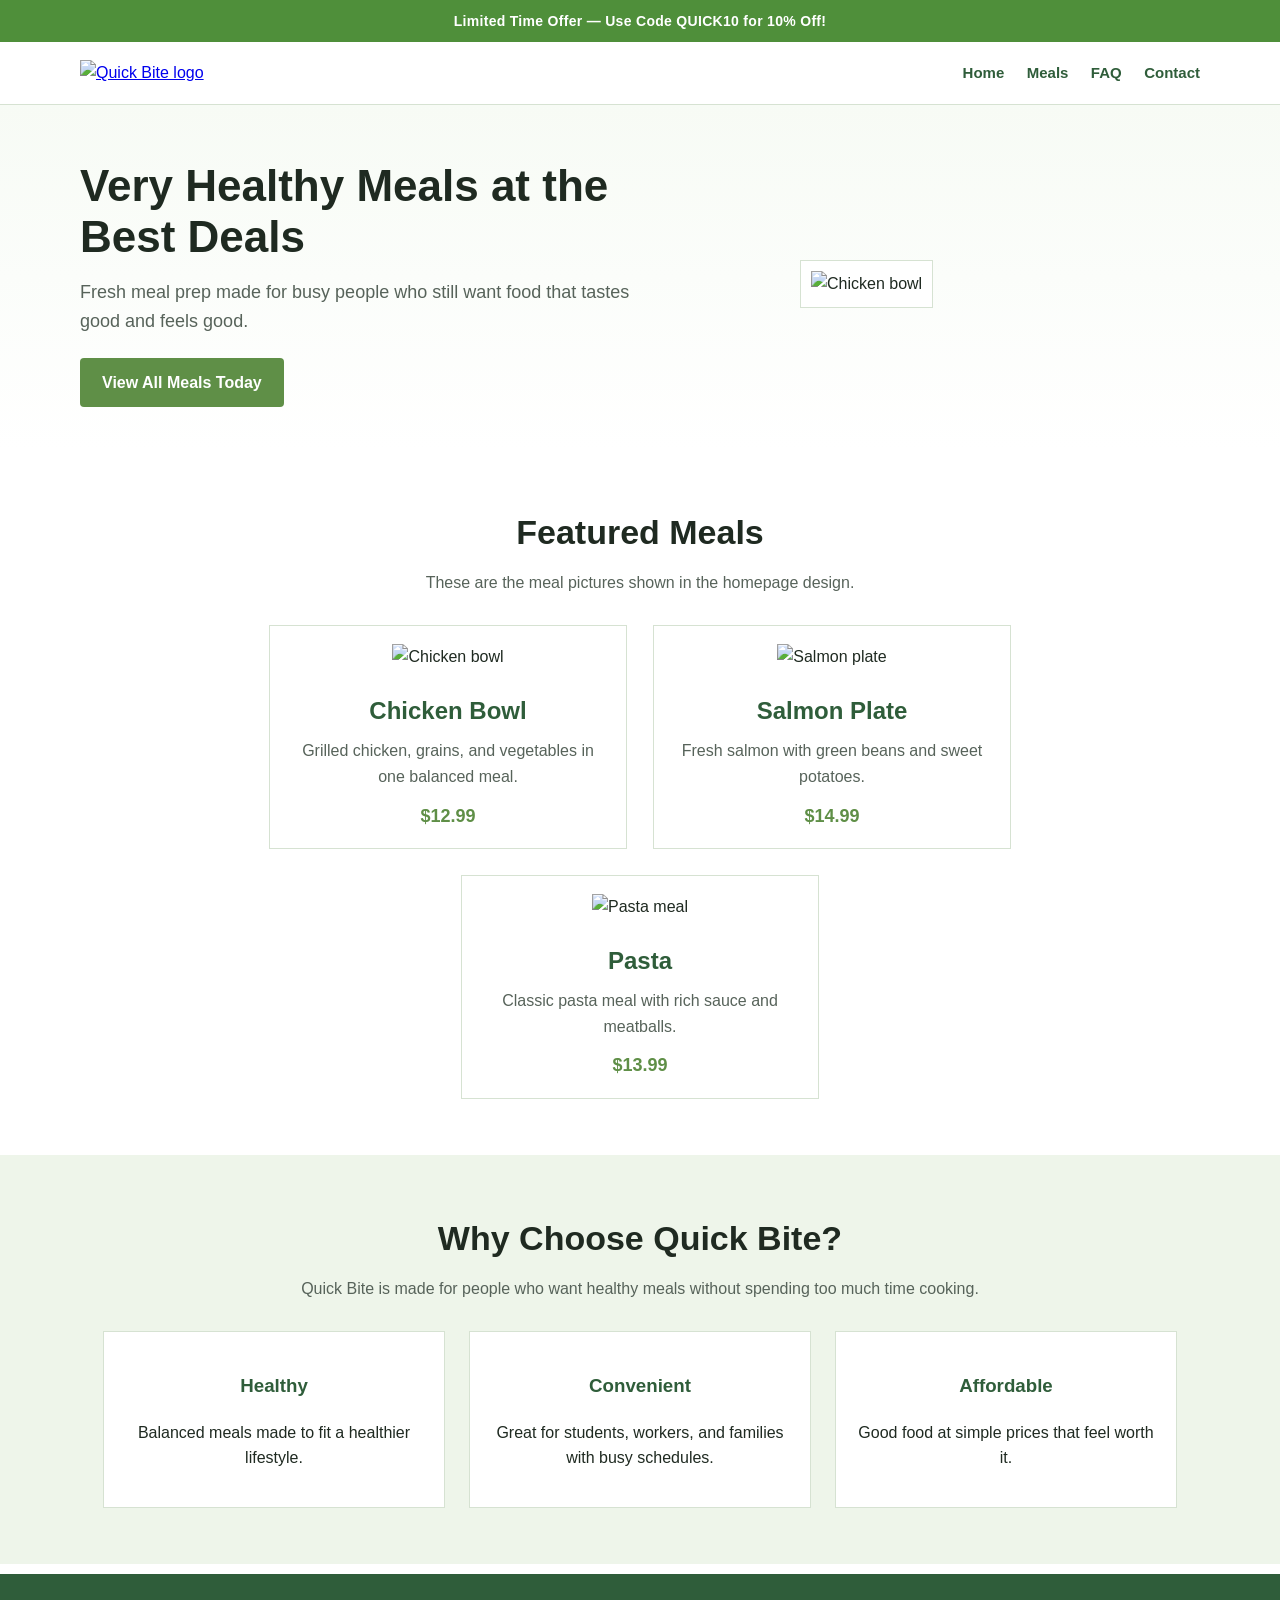
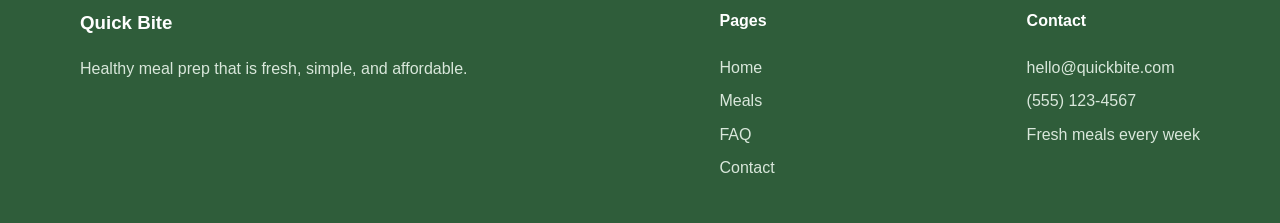
==== index.html @ 9b3d65dd "Add files via upload" ====
<!DOCTYPE html>
<html lang="en">
<head>
  <meta charset="UTF-8">
  <meta name="viewport" content="width=device-width, initial-scale=1.0">
  <title>Quick Bite</title>
  <link rel="stylesheet" href="styles.css">
</head>
<body>
<!--



  - maybe adjust spacing later

-->

<!--

  I tried to follow the wireframe that i created in class.
  Some spacing and colors were adjusted so the page looks cleaner.


-->

  <!-- Promo banner for sale code shown on every page -->
<div class="promo-banner">Limited Time Offer — Use Code <strong>QUICK10</strong> for 10% Off!</div>
  <!-- Header section I built for the logo + nav menu -->
<!-- Header  contains logo and navigation menu -->
<header class="site-header">
    <div class="container nav-bar">
      <a href="index.html" class="logo-link">
        <img src="images/logo.png" alt="Quick Bite logo" class="logo">
      </a>
      <!-- Navigation links so users can move between pages -->
<nav class="site-nav">
        <a href="index.html">Home</a>
        <a href="meals.html">Meals</a>
        <a href="faq.html">FAQ</a>
        <a href="contact.html">Contact</a>
      </nav>
    </div>
  </header>

  <main>
    <!-- Hero section where I put the main headline -->
<!-- Hero section: main marketing message on homepage -->
<section class="hero">
      <div class="container hero-box">
        <div class="hero-text">
          <h1>Very Healthy Meals at the Best Deals</h1>
          <p>Fresh meal prep made for busy people who still want food that tastes good and feels good.</p>
          <a href="meals.html" class="button">View All Meals Today</a>
        </div>
        <div class="hero-image">
          <img src="images/chicken-bowl.png" alt="Chicken bowl">
        </div>
      </div>
    </section>

    <!-- Section where I display the meal images -->
<!-- Featured meals section showing the main food images -->
<section class="featured-section">
      <div class="container">
        <div class="section-heading">
          <h2>Featured Meals</h2>
          <p>These are the meal pictures shown in the homepage design.</p>
        </div>

        <div class="meal-row">
          <!-- Individual meal card -->
<div class="meal-box">
            <img src="images/chicken-bowl.png" alt="Chicken bowl">
            <h3>Chicken Bowl</h3>
            <p>Grilled chicken, grains, and vegetables in one balanced meal.</p>
            <span class="price">$12.99</span>
          </div>

          <!-- Individual meal card -->
<div class="meal-box">
            <img src="images/salmon-plate.png" alt="Salmon plate">
            <h3>Salmon Plate</h3>
            <p>Fresh salmon with green beans and sweet potatoes.</p>
            <span class="price">$14.99</span>
          </div>

          <!-- Individual meal card -->
<div class="meal-box">
            <img src="images/pasta.png" alt="Pasta meal">
            <h3>Pasta</h3>
            <p>Classic pasta meal with rich sauce and meatballs.</p>
            <span class="price">$13.99</span>
          </div>
        </div>
      </div>
    </section>

    <!-- Section where I added facts about the buisness -->
<!-- Section explaining benefits of the service -->
<section class="why-section">
      <div class="container">
        <div class="section-heading">
          <h2>Why Choose Quick Bite?</h2>
          <p>Quick Bite is made for people who want healthy meals without spending too much time cooking.</p>
        </div>

        <div class="info-grid">
          <div class="info-box">
            <h3>Healthy</h3>
            <p>Balanced meals made to fit a healthier lifestyle.</p>
          </div>
          <div class="info-box">
            <h3>Convenient</h3>
            <p>Great for students, workers, and families with busy schedules.</p>
          </div>
          <div class="info-box">
            <h3>Affordable</h3>
            <p>Good food at simple prices that feel worth it.</p>
          </div>
        </div>
      </div>
    </section>
  </main>

  <!-- Footer I added with links + contact info -->
<!-- Footer area with extra links and contact info -->
<footer class="site-footer">
    <div class="container footer-grid">
      <div>
        <h3>Quick Bite</h3>
        <p>Healthy meal prep that is fresh, simple, and affordable.</p>
      </div>
      <div>
        <h4>Pages</h4>
        <ul>
          <li><a href="index.html">Home</a></li>
          <li><a href="meals.html">Meals</a></li>
          <li><a href="faq.html">FAQ</a></li>
          <li><a href="contact.html">Contact</a></li>
        </ul>
      </div>
      <div>
        <h4>Contact</h4>
        <ul>
          <li>hello@quickbite.com</li>
          <li>(555) 123-4567</li>
          <li>Fresh meals every week</li>
        </ul>
      </div>
    </div>
  </footer>
</body>
</html>
---- styles.css ----
/* I used CSS variables for colors so I can change the theme easier later */
/* 


  I wrote these styles to control layout, spacing, and colors.
  I used a green theme because it fits healthy food.

  NOTE:
  I adjusted some spacing while testing the layout
  so things line up better on the page.
*/
/* 

  These styles control the layout, spacing, and color theme.

  Color theme:
  green cus healthy food vibe
  white cus clean background

  NOTE:
  Some values were adjusted while testing the layout
  so everything lines up better on screen sizes.
*/

.promo-banner{
  background:#4f8f3a;
  color:#ffffff;
  text-align:center;
  padding:10px 12px;
  font-weight:bold;
  font-size:14px;
  letter-spacing:0.3px;
}
/* Color theme variables (green theme for healthy food brand) */
:root {
  --green-dark: #2f5d3a;
  --green: #5f8f47;
  --green-light: #eef5ea;
  --green-soft: #f7fbf5;
  --text: #1f2a21;
  --muted: #57635a;
  --line: #d6e2d2;
  --white: #ffffff;
}

/* Base page styles */
body {
  margin: 0;
  font-family: Arial, sans-serif;
  color: var(--text);
  background-color: var(--white);
  line-height: 1.6;
}

.container {
  width: 90%;
  max-width: 1120px;
  margin: 0 auto;
}

/* Header styling I added for the nav bar */
/* Header styling */
.site-header {
  background-color: var(--white);
  border-bottom: 1px solid var(--line);
  padding: 18px 0;
}

/* Navigation layout */
.nav-bar {
  display: flex;
  justify-content: space-between;
  align-items: center;
  gap: 24px;
}

.logo {
  width: 170px;
  height: auto;
}

.site-nav a {
  margin-left: 18px;
  text-decoration: none;
  color: var(--green-dark);
  font-weight: bold;
  font-size: 15px;
}

.site-nav a:hover {
  color: var(--green);
}

/* Hero section styling for the main headline area */
/* Hero section styling */
.hero {
  background: linear-gradient(to bottom, var(--green-soft), var(--white));
  padding: 56px 0 42px;
}

.hero-box {
  display: flex;
  justify-content: space-between;
  align-items: center;
  gap: 34px;
  flex-wrap: wrap;
}

.hero-text {
  flex: 1 1 430px;
}

.hero-text h1 {
  font-size: 44px;
  line-height: 1.15;
  margin: 0 0 16px;
  max-width: 560px;
}

.hero-text p {
  max-width: 560px;
  margin: 0 0 22px;
  color: var(--muted);
  font-size: 18px;
}

.button {
  display: inline-block;
  background-color: var(--green);
  color: var(--white);
  text-decoration: none;
  padding: 12px 22px;
  font-weight: bold;
  border-radius: 4px;
}

.hero-image {
  flex: 1 1 330px;
  max-width: 400px;
}

.hero-image img {
  width: 100%;
  border: 1px solid var(--line);
  background-color: var(--white);
  padding: 10px;
}

/* Meal cards layout */
.featured-section,
.page-main {
  padding: 56px 0;
}

.section-heading {
  text-align: center;
  margin-bottom: 30px;
}

.section-heading h1,
.section-heading h2 {
  margin: 0 0 10px;
  font-size: 34px;
}

.section-heading p {
  max-width: 680px;
  margin: 0 auto;
  color: var(--muted);
}

/* Layout for the meal cards */
.meal-row {
  display: flex;
  justify-content: center;
  gap: 26px;
  flex-wrap: wrap;
}

/* Individual meal card styling */
.meal-box {
  width: 320px;
  background-color: var(--white);
  border: 1px solid var(--line);
  padding: 18px;
  text-align: center;
}

/* Individual meal card styling */
.meal-box img {
  width: 100%;
  height: 240px;
  object-fit: cover;
  margin-bottom: 14px;
}

/* Individual meal card styling */
.meal-box h3 {
  margin: 8px 0;
  font-size: 24px;
  color: var(--green-dark);
}

/* Individual meal card styling */
.meal-box p {
  margin: 0;
  color: var(--muted);
}

.price {
  display: inline-block;
  margin-top: 12px;
  color: var(--green);
  font-weight: bold;
  font-size: 18px;
}

/* Info section styling */
/* Informational section background */
.why-section {
  background-color: var(--green-light);
  padding: 56px 0;
}

.info-grid {
  display: flex;
  justify-content: center;
  gap: 24px;
  flex-wrap: wrap;
}

.info-box,
.faq-box {
  background-color: var(--white);
  border: 1px solid var(--line);
  padding: 20px;
}

.info-box {
  width: 300px;
  text-align: center;
}

.info-box h3,
.faq-box h3,
.contact-info h1 {
  color: var(--green-dark);
}

.narrow {
  max-width: 860px;
}

.faq-box {
  margin-bottom: 18px;
}

.contact-wrap {
  display: flex;
  justify-content: space-between;
  gap: 42px;
  flex-wrap: wrap;
}

.contact-info {
  flex: 1 1 320px;
}

/* Contact form styling */
.contact-form {
  flex: 1 1 420px;
  max-width: 500px;
}

/* Contact form styling */
.contact-form label {
  display: block;
  margin-top: 14px;
  margin-bottom: 6px;
  font-weight: bold;
  color: var(--green-dark);
}

/* Contact form styling */
.contact-form input,
/* Contact form styling */
.contact-form textarea {
  width: 100%;
  padding: 10px;
  border: 1px solid #bfd1ba;
  box-sizing: border-box;
  font-family: Arial, sans-serif;
  font-size: 16px;
}

/* Contact form styling */
.contact-form button {
  margin-top: 16px;
  background-color: var(--green);
  color: var(--white);
  border: none;
  padding: 12px 22px;
  font-size: 16px;
  cursor: pointer;
  border-radius: 4px;
}

/* Footer styles */
/* Footer styling */
.site-footer {
  background-color: var(--green-dark);
  color: #eaf3eb;
  padding: 34px 0;
  margin-top: 10px;
}

.footer-grid {
  display: flex;
  justify-content: space-between;
  gap: 30px;
  flex-wrap: wrap;
}

/* Footer styles */
/* Footer styling */
.site-footer h3,
/* Footer styles */
/* Footer styling */
.site-footer h4 {
  margin-top: 0;
  color: var(--white);
}

/* Footer styles */
/* Footer styling */
.site-footer p,
/* Footer styles */
/* Footer styling */
.site-footer li,
/* Footer styles */
/* Footer styling */
.site-footer a {
  color: #d9e7db;
  text-decoration: none;
}

/* Footer styles */
/* Footer styling */
.site-footer ul {
  list-style: none;
  padding: 0;
  margin: 0;
}

/* Footer styles */
/* Footer styling */
.site-footer li {
  margin-bottom: 8px;
}

@media (max-width: 820px) {
  /* Navigation layout */
.nav-bar {
    flex-direction: column;
    text-align: center;
  }

  .site-nav a {
    display: inline-block;
    margin: 6px 10px;
  }

  .hero-text h1 {
    font-size: 34px;
  }

  .hero-box,
  .footer-grid {
    text-align: center;
  }
}
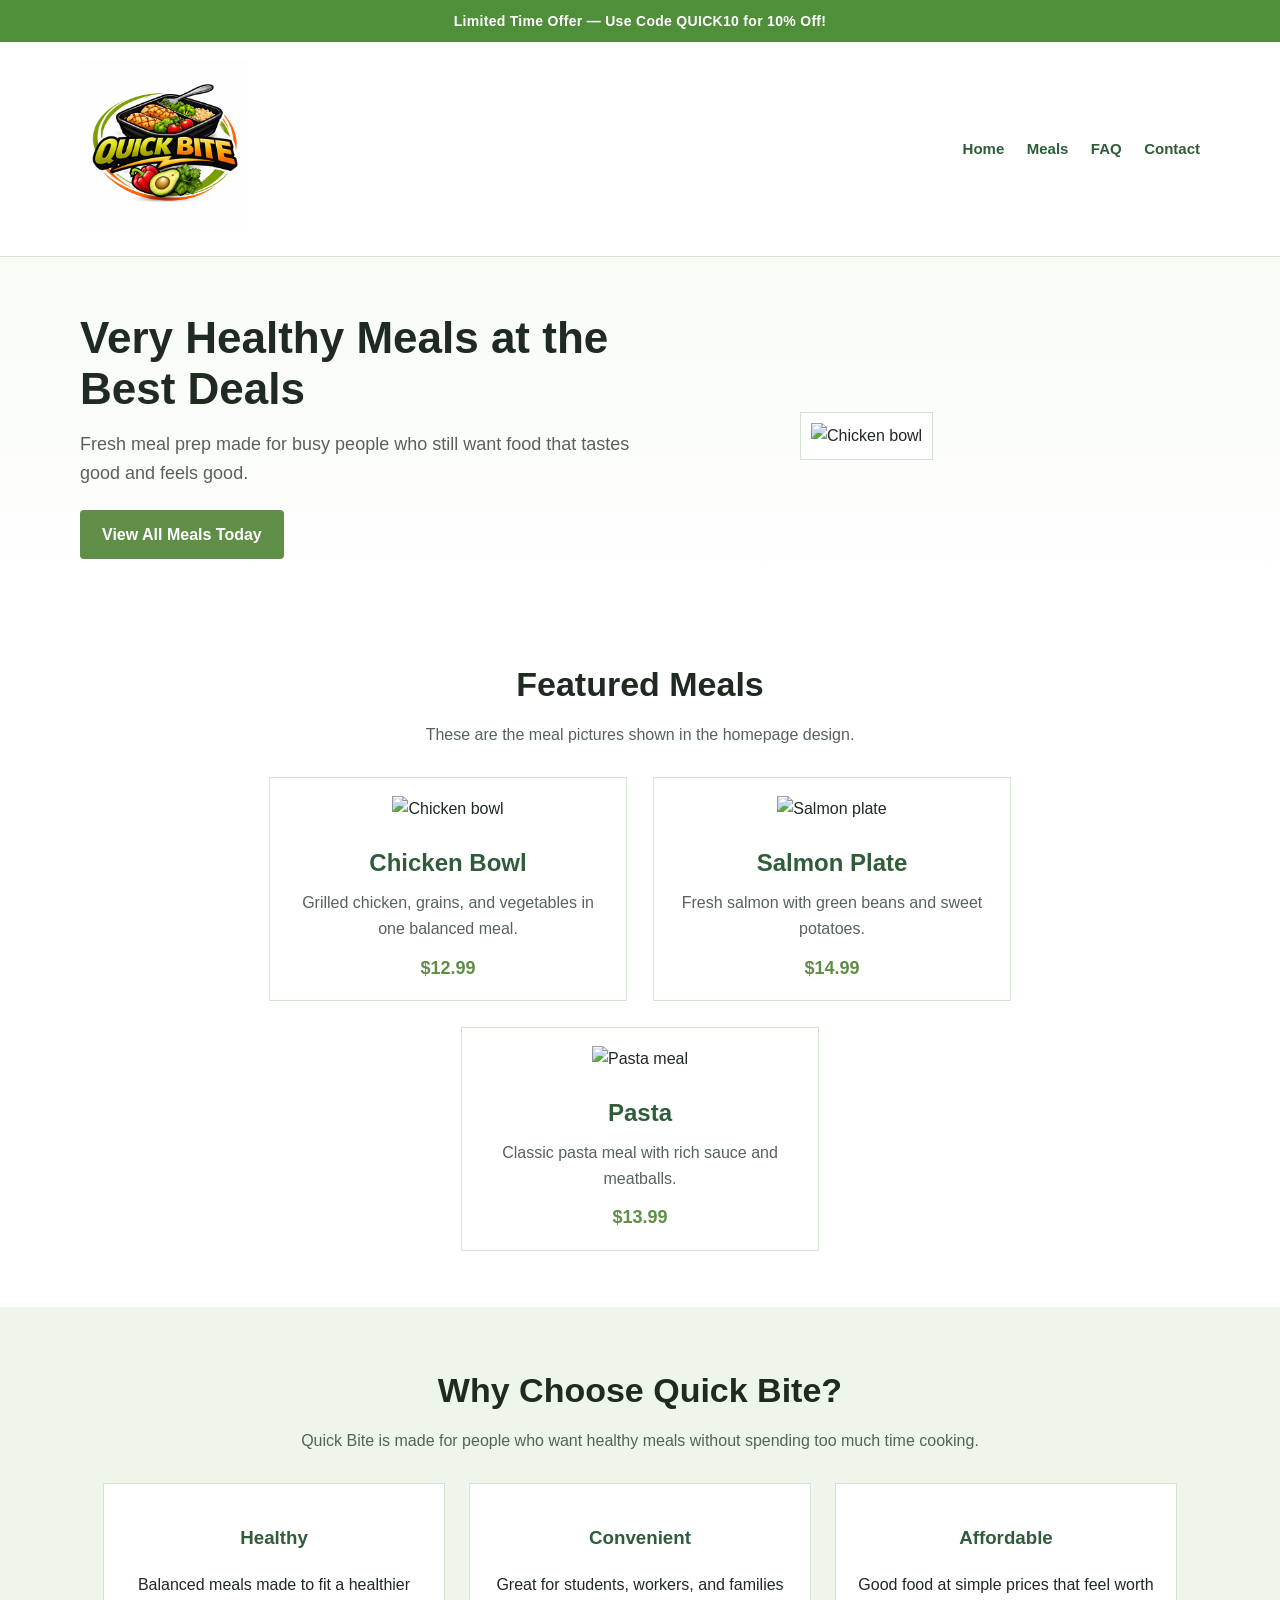
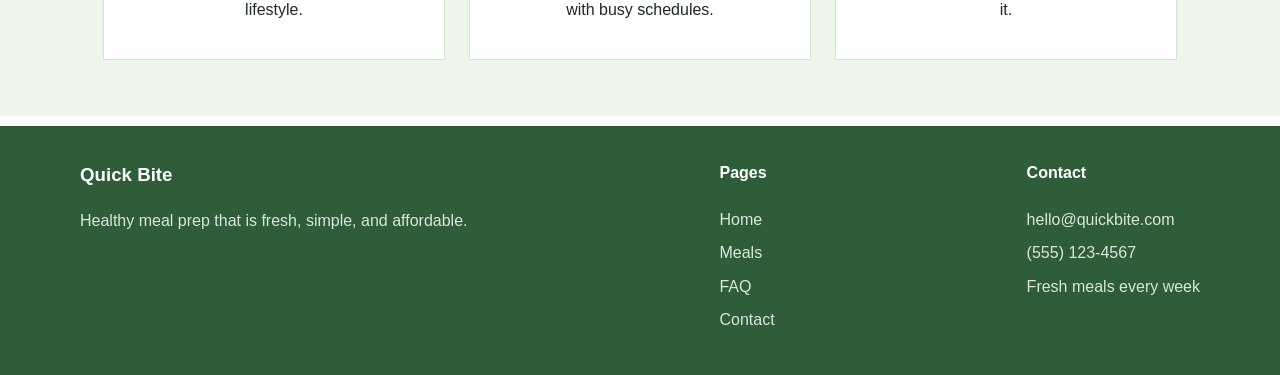
==== commit 4d70862c: "Update index.html" ====
--- a/index.html
+++ b/index.html
@@ -30,7 +30,7 @@
 <header class="site-header">
     <div class="container nav-bar">
       <a href="index.html" class="logo-link">
-        <img src="images/logo.png" alt="Quick Bite logo" class="logo">
+        <img src="logo.png" alt="Quick Bite logo" class="logo">
       </a>
       <!-- Navigation links so users can move between pages -->
 <nav class="site-nav">
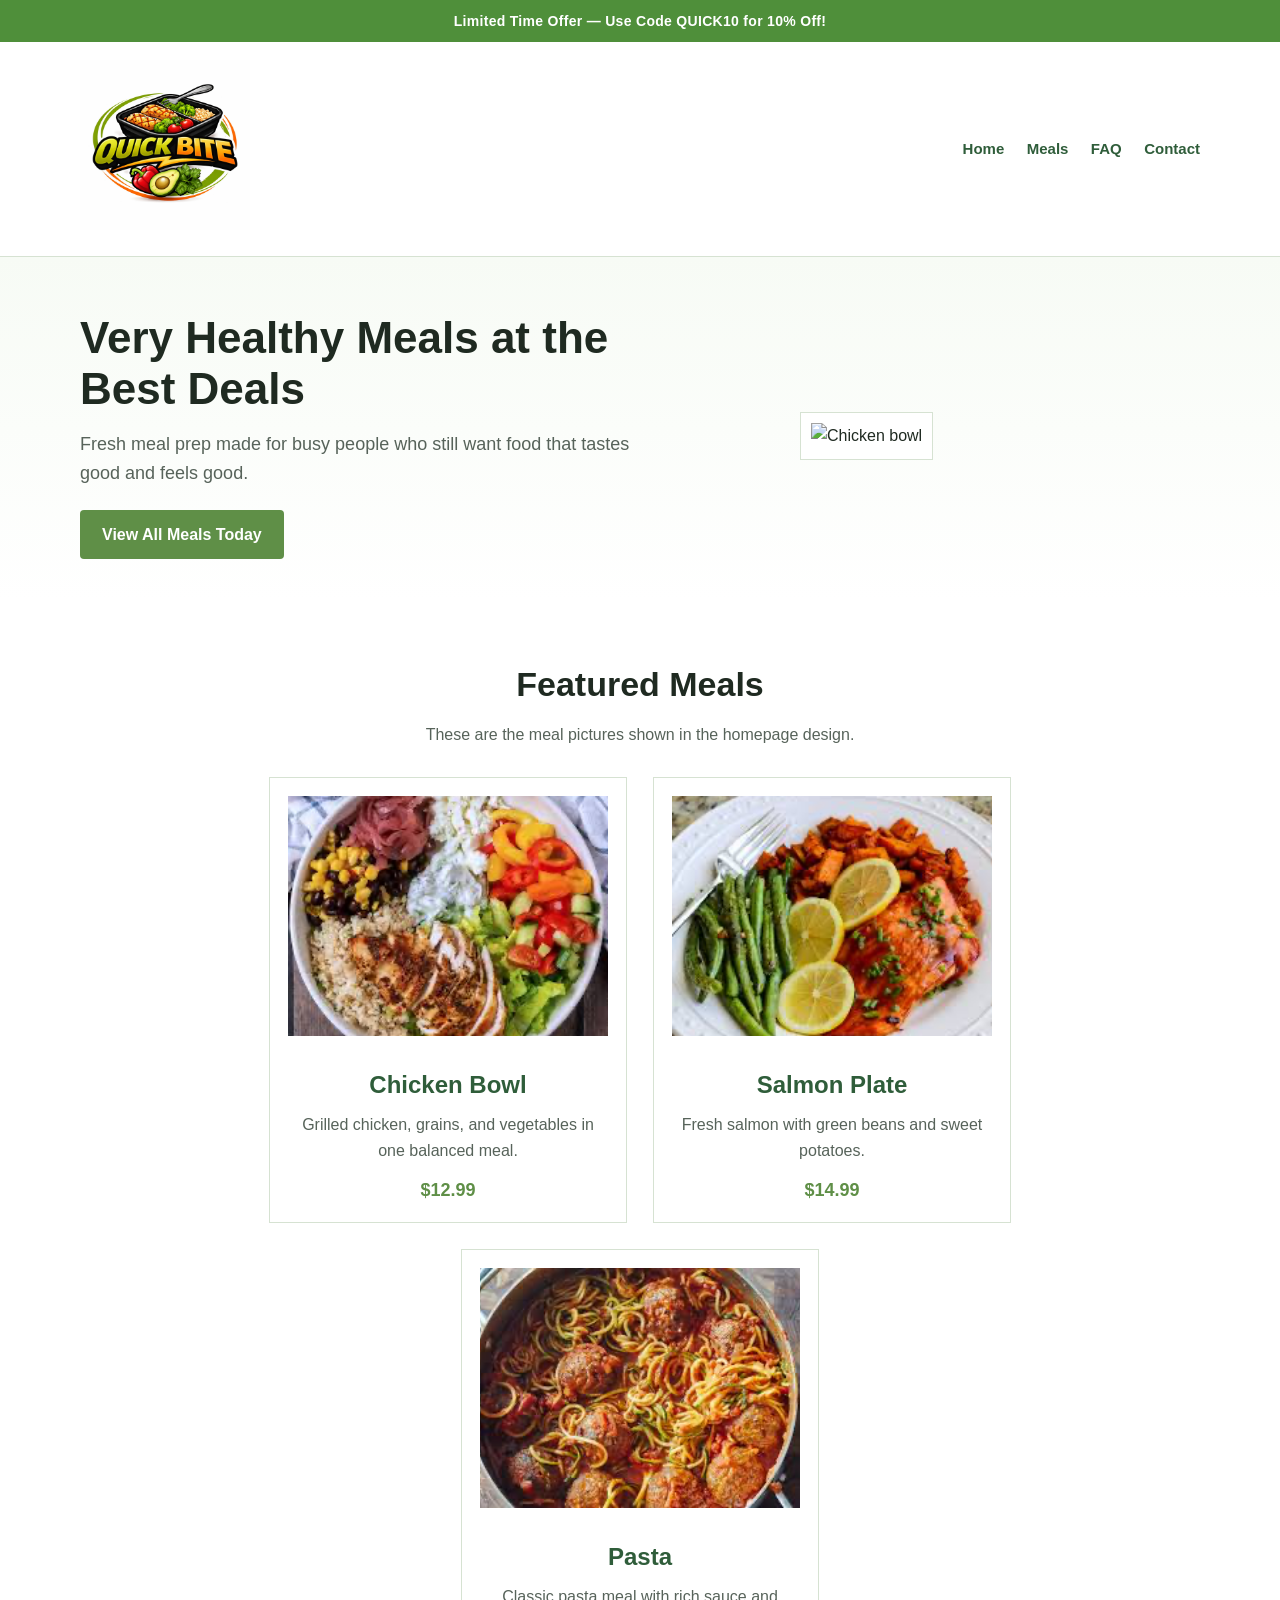
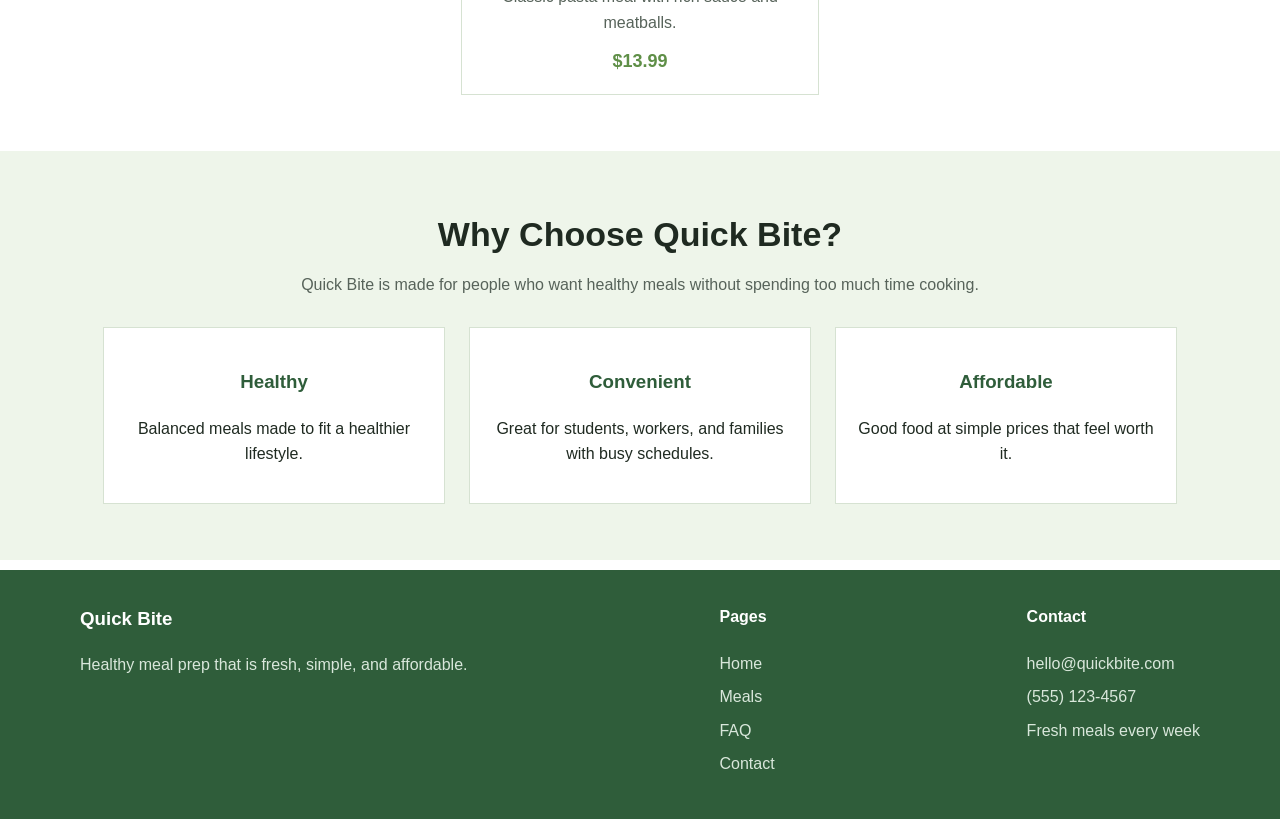
==== commit 5cee8e89: "Update index.html" ====
--- a/index.html
+++ b/index.html
@@ -70,7 +70,7 @@
         <div class="meal-row">
           <!-- Individual meal card -->
 <div class="meal-box">
-            <img src="images/chicken-bowl.png" alt="Chicken bowl">
+            <img src="chicken-bowl.png" alt="Chicken bowl">
             <h3>Chicken Bowl</h3>
             <p>Grilled chicken, grains, and vegetables in one balanced meal.</p>
             <span class="price">$12.99</span>
@@ -78,7 +78,7 @@
 
           <!-- Individual meal card -->
 <div class="meal-box">
-            <img src="images/salmon-plate.png" alt="Salmon plate">
+            <img src="salmon-plate.png" alt="Salmon plate">
             <h3>Salmon Plate</h3>
             <p>Fresh salmon with green beans and sweet potatoes.</p>
             <span class="price">$14.99</span>
@@ -86,7 +86,7 @@
 
           <!-- Individual meal card -->
 <div class="meal-box">
-            <img src="images/pasta.png" alt="Pasta meal">
+            <img src="pasta.png" alt="Pasta meal">
             <h3>Pasta</h3>
             <p>Classic pasta meal with rich sauce and meatballs.</p>
             <span class="price">$13.99</span>
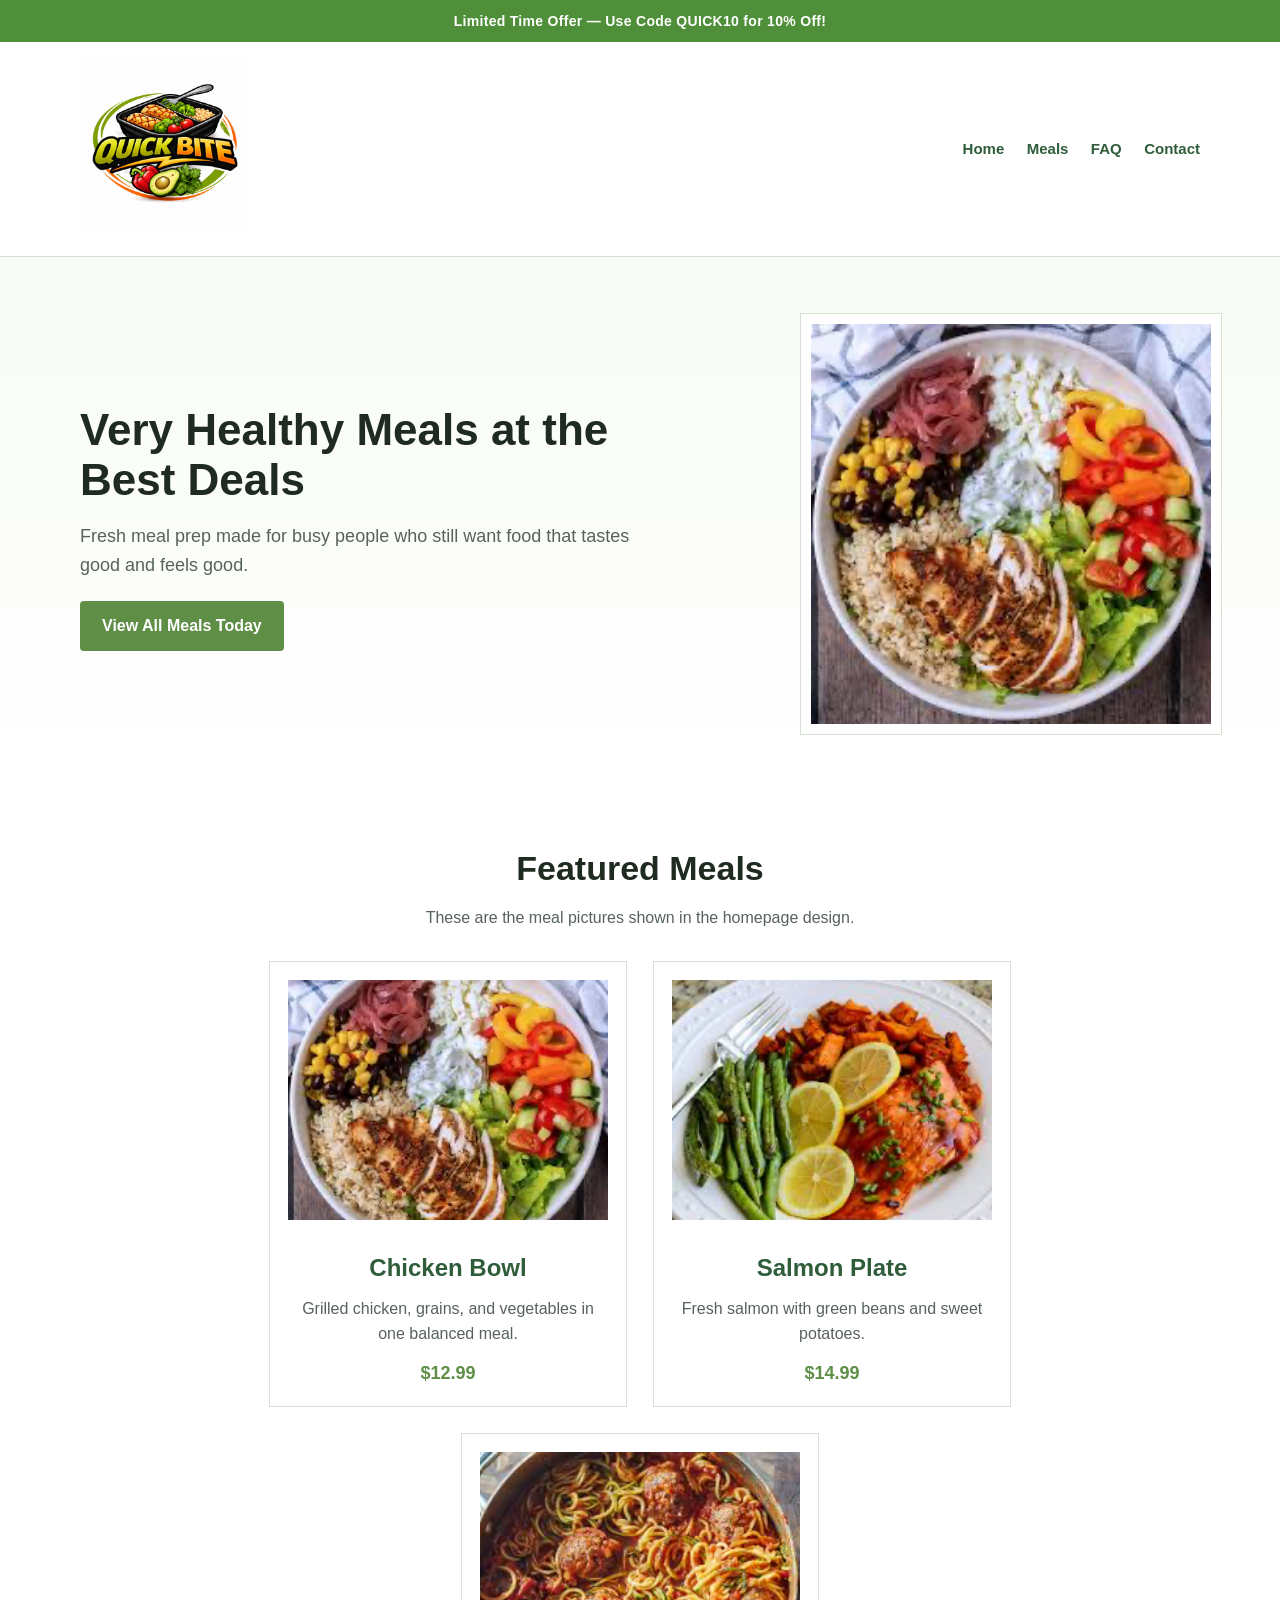
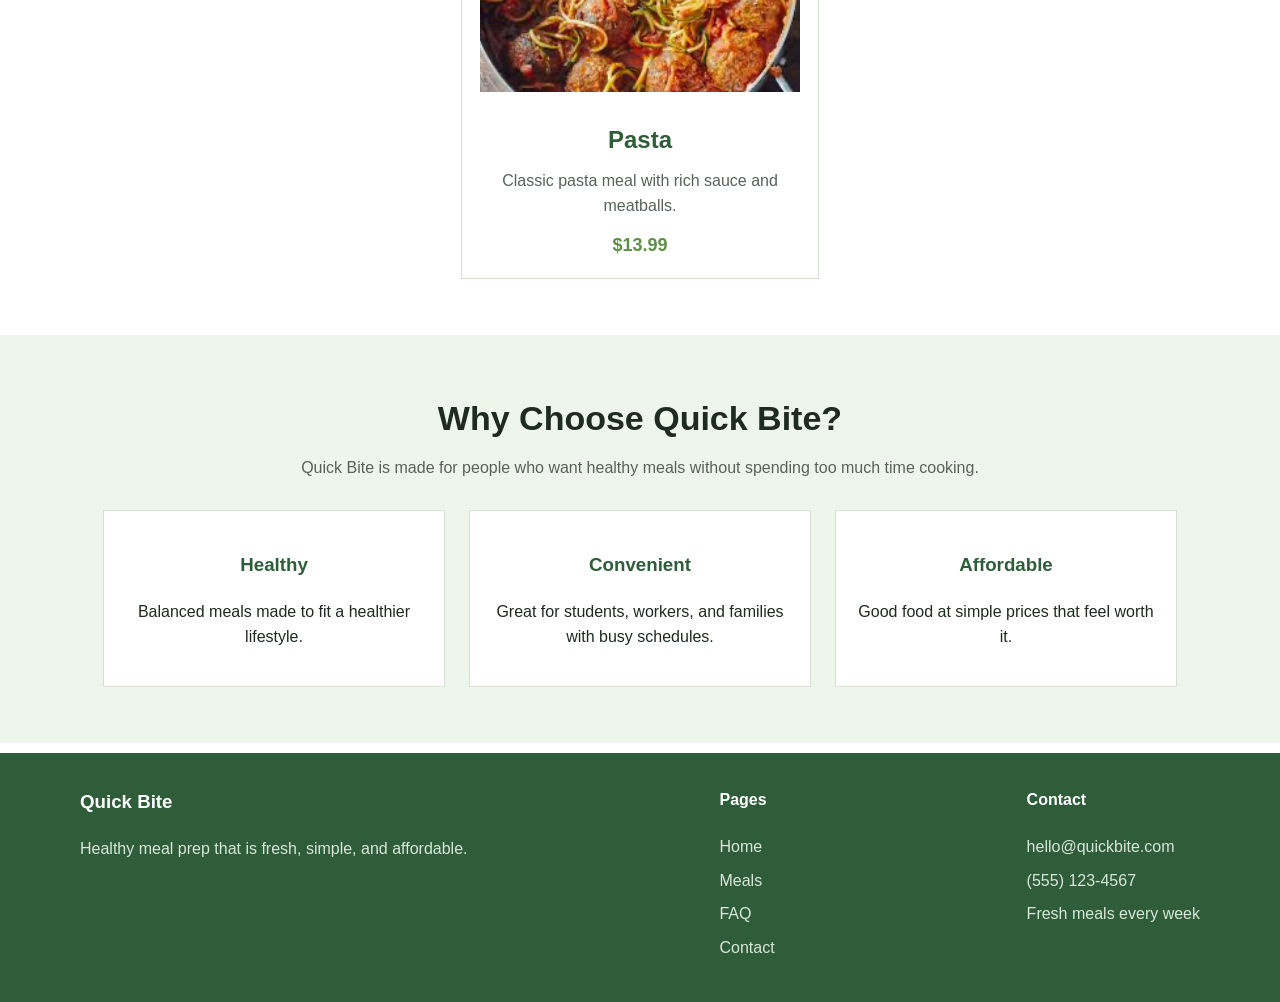
==== commit 119a8076: "Update index.html" ====
--- a/index.html
+++ b/index.html
@@ -53,7 +53,7 @@
           <a href="meals.html" class="button">View All Meals Today</a>
         </div>
         <div class="hero-image">
-          <img src="images/chicken-bowl.png" alt="Chicken bowl">
+          <img src="chicken-bowl.png" alt="Chicken bowl">
         </div>
       </div>
     </section>
